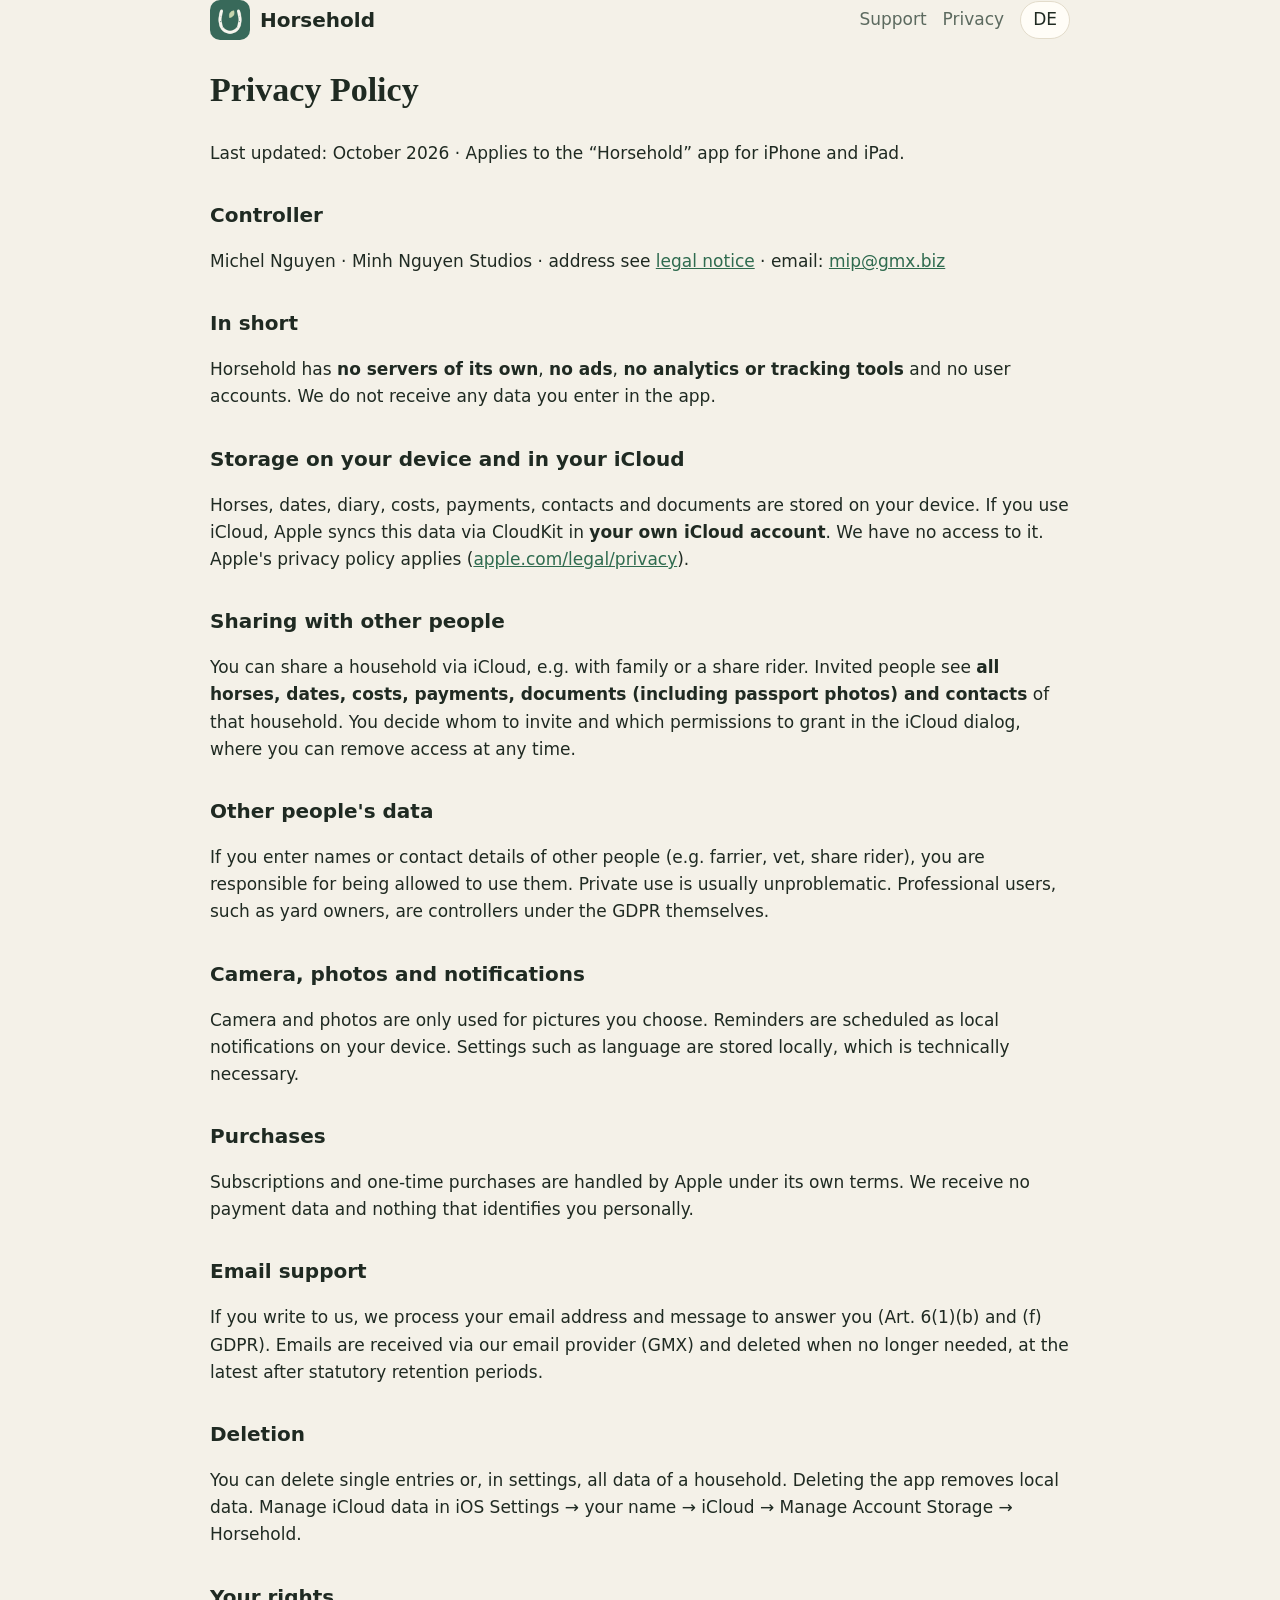
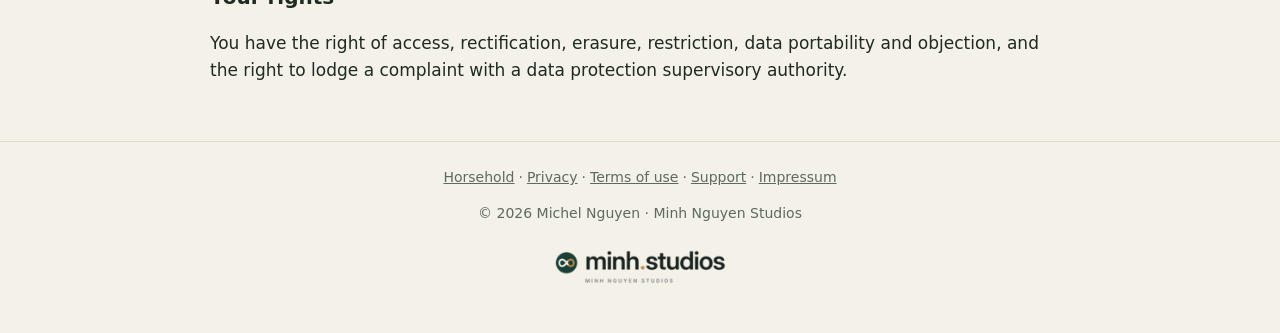
==== privacy.html @ 16065909 "Horsehold website: home, privacy, terms, support (DE/EN)" ====
<!doctype html>
<html lang="de"><head><meta charset="utf-8"><meta name="viewport" content="width=device-width,initial-scale=1">
<title>Datenschutz – Horsehold</title><meta name="description" content="Datenschutzerklärung der App Horsehold">
<link rel="icon" href="favicon.png"><link rel="apple-touch-icon" href="img/icon.png">
<link rel="stylesheet" href="style.css"><script src="lang.js"></script></head>
<body><nav class="wrap">
  <a class="brand" href="./"><img src="img/icon.png" alt="">Horsehold</a>
  <div class="links">
    <a href="support.html">Support</a>
    <a href="privacy.html"><span data-l="de">Datenschutz</span><span data-l="en">Privacy</span></a>
    <button class="lang" onclick="toggleLang()"><span data-l="de">EN</span><span data-l="en">DE</span></button>
  </div>
</nav>
<main class="wrap doc">

<div data-l="de">
<h1>Datenschutzerklärung</h1>
<p>Stand: Oktober 2026 · Gilt für die App „Horsehold“ für iPhone und iPad.</p>
<h2>Verantwortlicher</h2>
<p>Michel Nguyen · Minh Nguyen Studios · Anschrift siehe <a href="https://minh.systems/impressum/">Impressum</a> · E-Mail: <a href="mailto:mip@gmx.biz">mip@gmx.biz</a></p>
<h2>Kurz gesagt</h2>
<p>Horsehold hat <strong>keine eigenen Server</strong>, <strong>keine Werbung</strong>, <strong>keine Analyse- oder Tracking-Werkzeuge</strong> und keine Benutzerkonten. Wir erhalten keine Daten, die du in der App einträgst.</p>
<h2>Speicherung auf dem Gerät und in deinem iCloud</h2>
<p>Pferde, Termine, Tagebuch, Kosten, Zahlungen, Kontakte und Dokumente werden lokal auf deinem Gerät gespeichert. Wenn du iCloud nutzt, synchronisiert Apple diese Daten über CloudKit in <strong>deinem eigenen iCloud-Konto</strong>. Wir haben darauf keinen Zugriff. Es gelten die Datenschutzbestimmungen von Apple (<a href="https://www.apple.com/de/legal/privacy/">apple.com/legal/privacy</a>).</p>
<h2>Teilen mit anderen Personen</h2>
<p>Du kannst einen Haushalt über iCloud mit anderen Personen teilen, z. B. mit Familie oder einer Reitbeteiligung. Eingeladene sehen <strong>alle Pferde, Termine, Kosten, Zahlungen, Dokumente (auch Fotos vom Equidenpass) und Kontakte</strong> dieses Haushalts. Wen du einlädst und welche Rechte du vergibst, entscheidest du im iCloud-Dialog; dort kannst du den Zugriff jederzeit entziehen.</p>
<h2>Daten anderer Personen</h2>
<p>Wenn du Namen oder Kontaktdaten anderer Personen einträgst (z. B. Hufschmied, Tierarzt, Reitbeteiligung), bist du dafür verantwortlich, dass du diese Daten verwenden darfst. Bei rein privater Nutzung ist das in der Regel unproblematisch. Wer die App beruflich nutzt, z. B. als Stallbetreiber, ist selbst Verantwortlicher im Sinne der DSGVO.</p>
<h2>Kamera, Fotos und Mitteilungen</h2>
<p>Kamera und Fotos werden nur für Aufnahmen oder Bilder verwendet, die du selbst auswählst. Erinnerungen werden als lokale Mitteilungen auf deinem Gerät geplant. Einstellungen wie Sprache werden lokal gespeichert; das ist technisch erforderlich (§ 25 Abs. 2 TDDDG).</p>
<h2>Käufe</h2>
<p>Abos und Einmalkäufe werden über Apple abgewickelt. Apple verarbeitet dabei deine Daten nach eigenen Bestimmungen. Wir erhalten keine Zahlungsdaten und keine Angaben, die dich persönlich identifizieren.</p>
<h2>Support per E-Mail</h2>
<p>Wenn du uns schreibst, verarbeiten wir deine E-Mail-Adresse und den Inhalt deiner Nachricht, um deine Anfrage zu beantworten (Art. 6 Abs. 1 lit. b und f DSGVO). E-Mails werden über unseren E-Mail-Anbieter (GMX) empfangen und gelöscht, wenn sie nicht mehr benötigt werden, spätestens nach Ablauf gesetzlicher Aufbewahrungsfristen.</p>
<h2>Löschen</h2>
<p>Du kannst einzelne Einträge oder in den Einstellungen alle Daten eines Haushalts löschen. Beim Löschen der App werden lokale Daten entfernt. iCloud-Daten verwaltest du zusätzlich unter iOS-Einstellungen → dein Name → iCloud → Accountspeicher verwalten → Horsehold.</p>
<h2>Deine Rechte</h2>
<p>Du hast das Recht auf Auskunft, Berichtigung, Löschung, Einschränkung der Verarbeitung, Datenübertragbarkeit und Widerspruch sowie das Recht auf Beschwerde bei einer Datenschutz-Aufsichtsbehörde, z. B. beim Thüringer Landesbeauftragten für den Datenschutz und die Informationsfreiheit.</p>
</div>
<div data-l="en">
<h1>Privacy Policy</h1>
<p>Last updated: October 2026 · Applies to the “Horsehold” app for iPhone and iPad.</p>
<h2>Controller</h2>
<p>Michel Nguyen · Minh Nguyen Studios · address see <a href="https://minh.systems/impressum/">legal notice</a> · email: <a href="mailto:mip@gmx.biz">mip@gmx.biz</a></p>
<h2>In short</h2>
<p>Horsehold has <strong>no servers of its own</strong>, <strong>no ads</strong>, <strong>no analytics or tracking tools</strong> and no user accounts. We do not receive any data you enter in the app.</p>
<h2>Storage on your device and in your iCloud</h2>
<p>Horses, dates, diary, costs, payments, contacts and documents are stored on your device. If you use iCloud, Apple syncs this data via CloudKit in <strong>your own iCloud account</strong>. We have no access to it. Apple's privacy policy applies (<a href="https://www.apple.com/legal/privacy/">apple.com/legal/privacy</a>).</p>
<h2>Sharing with other people</h2>
<p>You can share a household via iCloud, e.g. with family or a share rider. Invited people see <strong>all horses, dates, costs, payments, documents (including passport photos) and contacts</strong> of that household. You decide whom to invite and which permissions to grant in the iCloud dialog, where you can remove access at any time.</p>
<h2>Other people's data</h2>
<p>If you enter names or contact details of other people (e.g. farrier, vet, share rider), you are responsible for being allowed to use them. Private use is usually unproblematic. Professional users, such as yard owners, are controllers under the GDPR themselves.</p>
<h2>Camera, photos and notifications</h2>
<p>Camera and photos are only used for pictures you choose. Reminders are scheduled as local notifications on your device. Settings such as language are stored locally, which is technically necessary.</p>
<h2>Purchases</h2>
<p>Subscriptions and one-time purchases are handled by Apple under its own terms. We receive no payment data and nothing that identifies you personally.</p>
<h2>Email support</h2>
<p>If you write to us, we process your email address and message to answer you (Art. 6(1)(b) and (f) GDPR). Emails are received via our email provider (GMX) and deleted when no longer needed, at the latest after statutory retention periods.</p>
<h2>Deletion</h2>
<p>You can delete single entries or, in settings, all data of a household. Deleting the app removes local data. Manage iCloud data in iOS Settings → your name → iCloud → Manage Account Storage → Horsehold.</p>
<h2>Your rights</h2>
<p>You have the right of access, rectification, erasure, restriction, data portability and objection, and the right to lodge a complaint with a data protection supervisory authority.</p>
</div>

</main>
<footer>
  <a href="./">Horsehold</a>·<a href="privacy.html"><span data-l="de">Datenschutz</span><span data-l="en">Privacy</span></a>·<a href="terms.html"><span data-l="de">Nutzungshinweise</span><span data-l="en">Terms of use</span></a>·<a href="support.html">Support</a>·<a href="https://minh.systems/impressum/">Impressum</a>
  <p>© 2026 Michel Nguyen · Minh Nguyen Studios</p>
  <a class="studio" href="https://minh.systems/"><img src="img/minh_studios.png" alt="Minh Nguyen Studios"></a>
</footer>
</body></html>
---- style.css ----
:root{--sand:#f4f1e8;--card:#fffdf7;--ink:#1f2a22;--muted:#5c6a5f;--fern:#2f6b4f;--forest:#1e4a36;--line:#e3dccb}
@media (prefers-color-scheme:dark){:root{--sand:#141a16;--card:#1c241f;--ink:#eef2ec;--muted:#a9b5ac;--fern:#7cc49d;--forest:#9fd9b8;--line:#2c3830}}
*{box-sizing:border-box}html[lang=de] [data-l=en],html[lang=en] [data-l=de]{display:none}
body{margin:0;background:var(--sand);color:var(--ink);font:17px/1.6 -apple-system,BlinkMacSystemFont,"Segoe UI",system-ui,sans-serif}
.wrap{max-width:900px;margin:0 auto;padding:0 20px}
nav{display:flex;justify-content:space-between;align-items:center;padding-top:20px;padding-bottom:20px;gap:12px;flex-wrap:wrap}
.brand{display:flex;align-items:center;gap:10px;font-weight:700;font-size:20px;color:var(--ink);text-decoration:none}
.brand img{width:40px;height:40px;border-radius:10px}
.links{display:flex;gap:16px;align-items:center;flex-wrap:wrap}.links a{color:var(--muted);text-decoration:none}
.lang{border:1px solid var(--line);background:var(--card);color:var(--ink);border-radius:999px;padding:4px 12px;cursor:pointer;font:inherit}
.hero{padding:48px 0 24px}.hero h1{font-family:Georgia,"Times New Roman",serif;font-size:clamp(34px,6vw,54px);line-height:1.1;margin:0 0 16px}
.hero p{font-size:20px;color:var(--muted);max-width:640px}
.eyebrow{letter-spacing:.18em;font-size:13px;font-weight:700;color:var(--fern);text-transform:uppercase}
.grid{display:grid;grid-template-columns:repeat(auto-fit,minmax(240px,1fr));gap:16px;margin:24px 0 40px}
.card{background:var(--card);border:1px solid var(--line);border-radius:18px;padding:20px}.card h3{margin:0 0 6px;font-size:18px}.card p{margin:0;color:var(--muted)}
.note{background:var(--card);border-left:4px solid var(--fern);padding:14px 18px;border-radius:8px;color:var(--muted)}
.doc h1{font-family:Georgia,serif}.doc h2{margin-top:32px;font-size:20px}.doc{padding-bottom:40px}
a{color:var(--fern)}
footer{border-top:1px solid var(--line);padding:24px 20px 40px;color:var(--muted);font-size:14px;text-align:center}
footer a{color:inherit;margin:0 4px}.studio img{height:40px;width:auto;margin-top:8px}
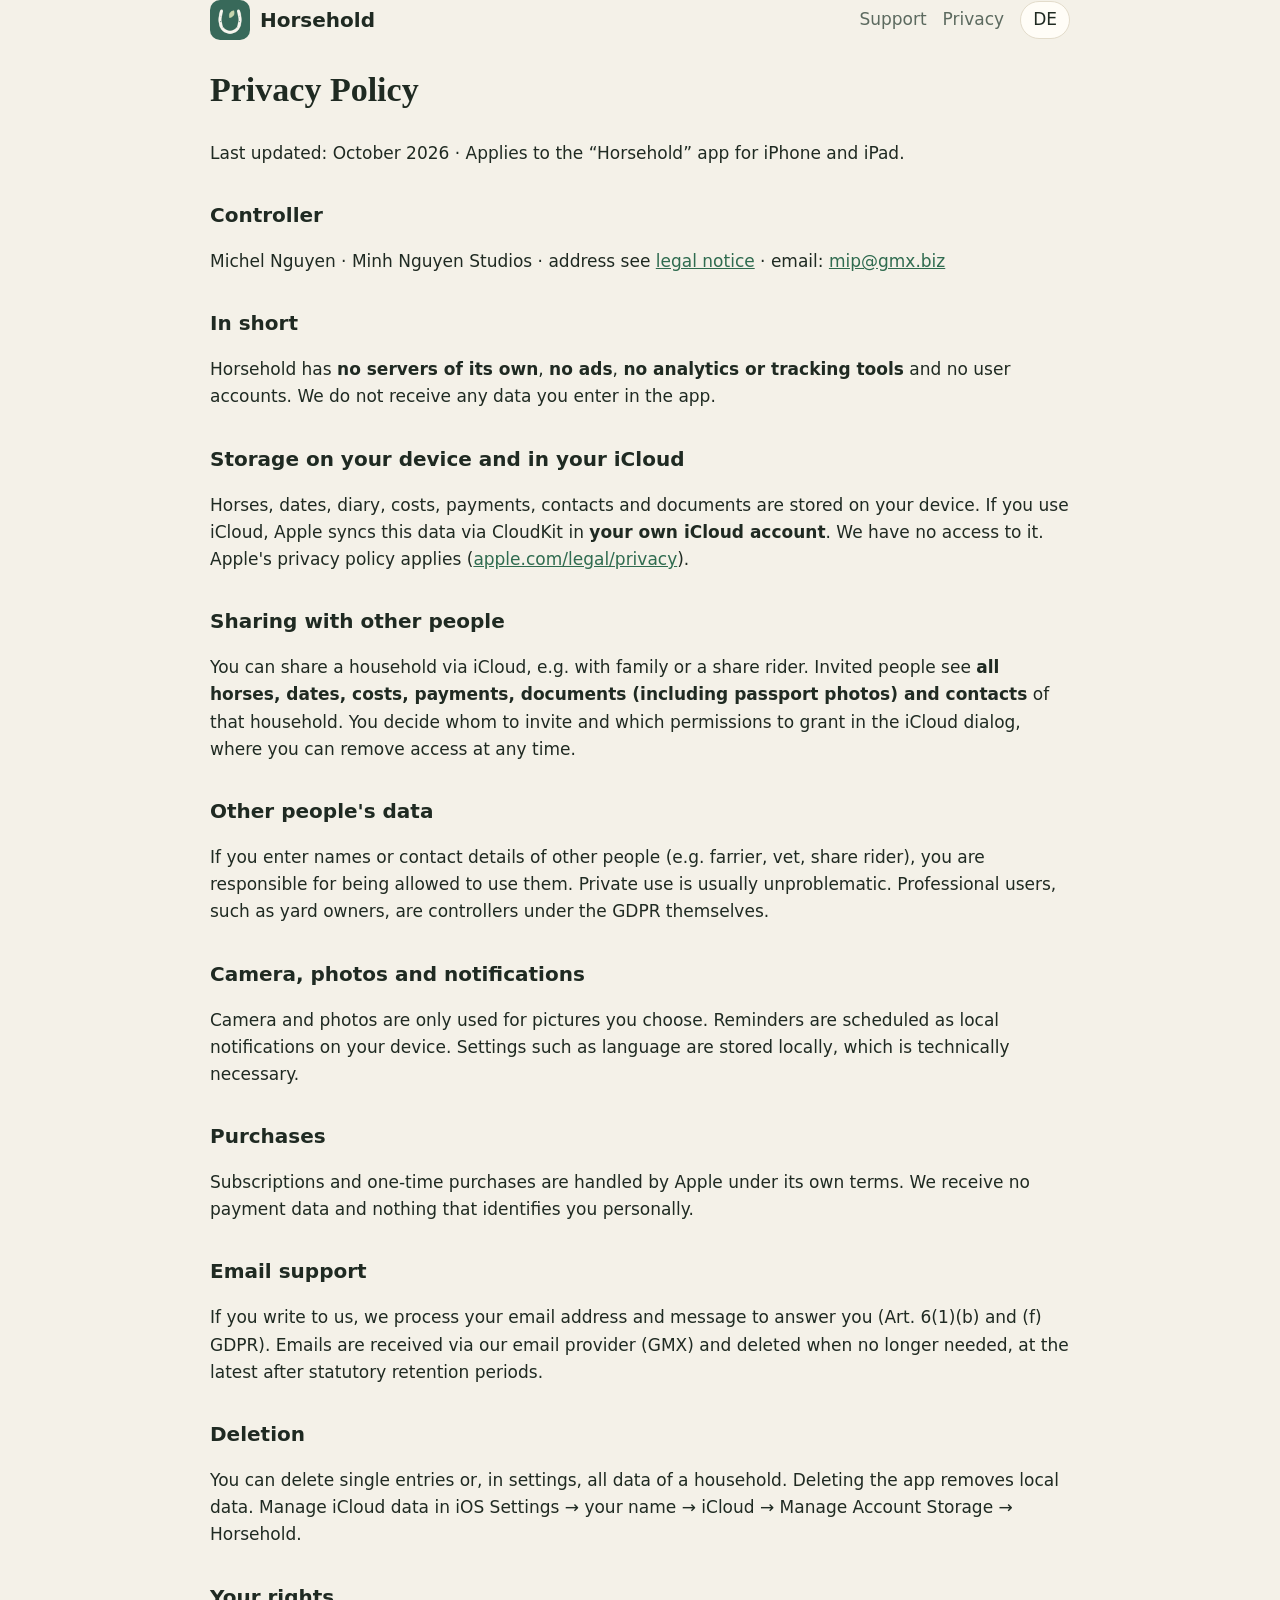
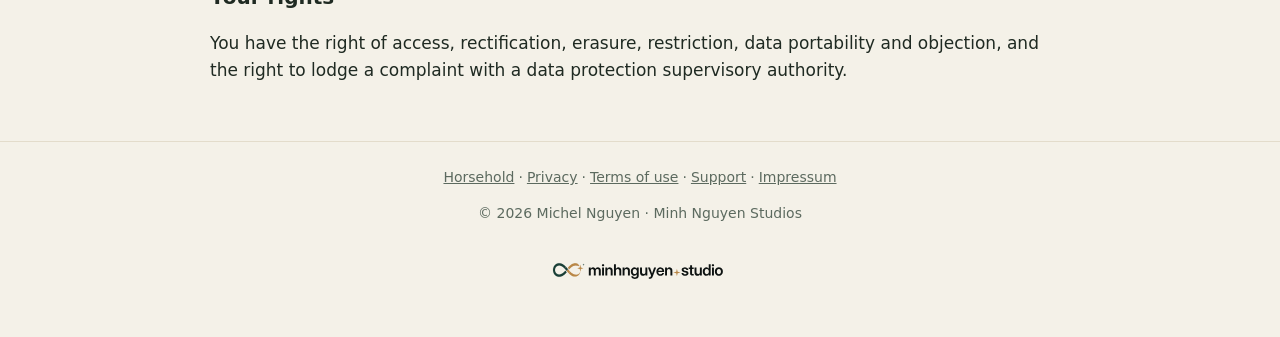
==== commit 8e3f4c94: "Use new Minh Nguyen Studios wordmark" ====
--- a/privacy.html
+++ b/privacy.html
@@ -66,6 +66,6 @@
 <footer>
   <a href="./">Horsehold</a>·<a href="privacy.html"><span data-l="de">Datenschutz</span><span data-l="en">Privacy</span></a>·<a href="terms.html"><span data-l="de">Nutzungshinweise</span><span data-l="en">Terms of use</span></a>·<a href="support.html">Support</a>·<a href="https://minh.systems/impressum/">Impressum</a>
   <p>© 2026 Michel Nguyen · Minh Nguyen Studios</p>
-  <a class="studio" href="https://minh.systems/"><img src="img/minh_studios.png" alt="Minh Nguyen Studios"></a>
+  <a class="studio" href="https://minh.systems/" aria-label="Minh Nguyen Studios"><picture><source srcset="img/wortmarke_auf-dunkel.svg" media="(prefers-color-scheme: dark)"><img src="img/wortmarke_auf-hell.svg" alt="Minh Nguyen Studios" width="180"></picture></a>
 </footer>
 </body></html>
--- a/style.css
+++ b/style.css
@@ -17,4 +17,4 @@
 .doc h1{font-family:Georgia,serif}.doc h2{margin-top:32px;font-size:20px}.doc{padding-bottom:40px}
 a{color:var(--fern)}
 footer{border-top:1px solid var(--line);padding:24px 20px 40px;color:var(--muted);font-size:14px;text-align:center}
-footer a{color:inherit;margin:0 4px}.studio img{height:40px;width:auto;margin-top:8px}
+footer a{color:inherit;margin:0 4px}.studio img{width:180px;height:auto;margin-top:10px}
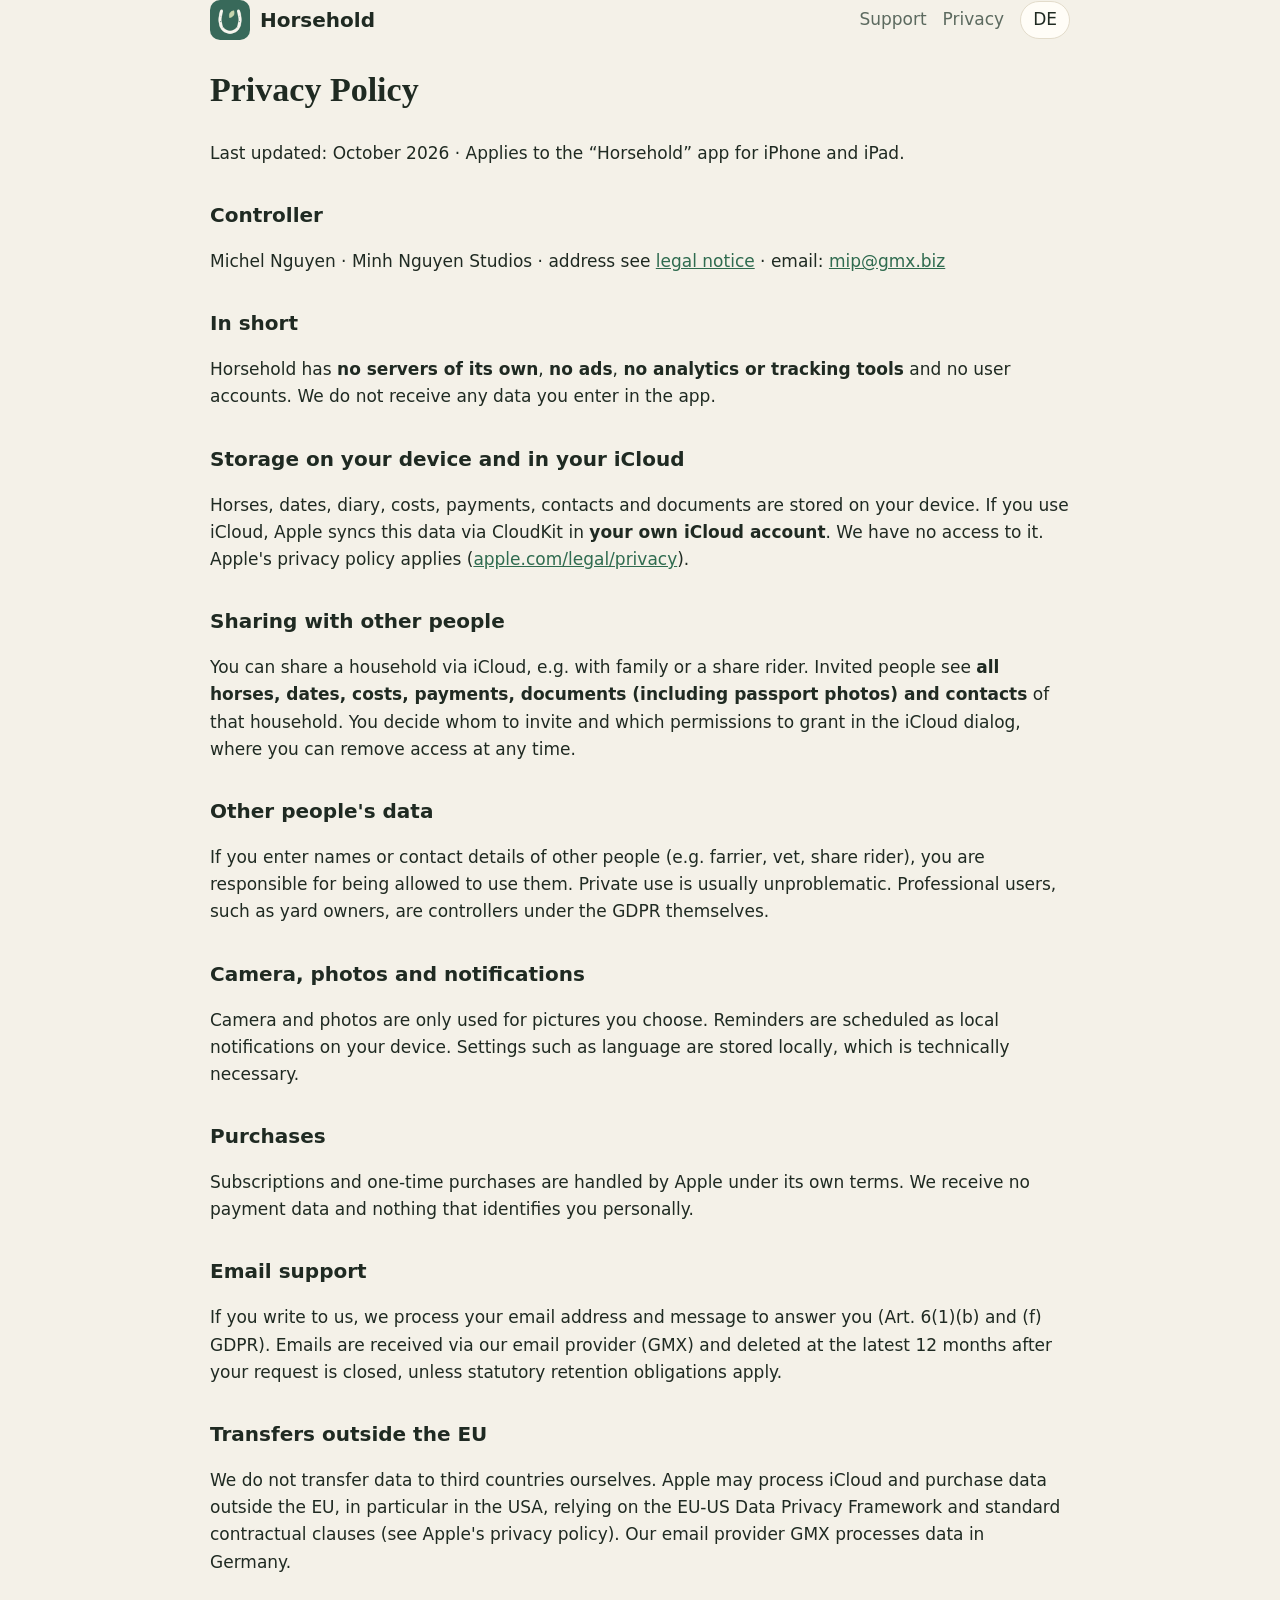
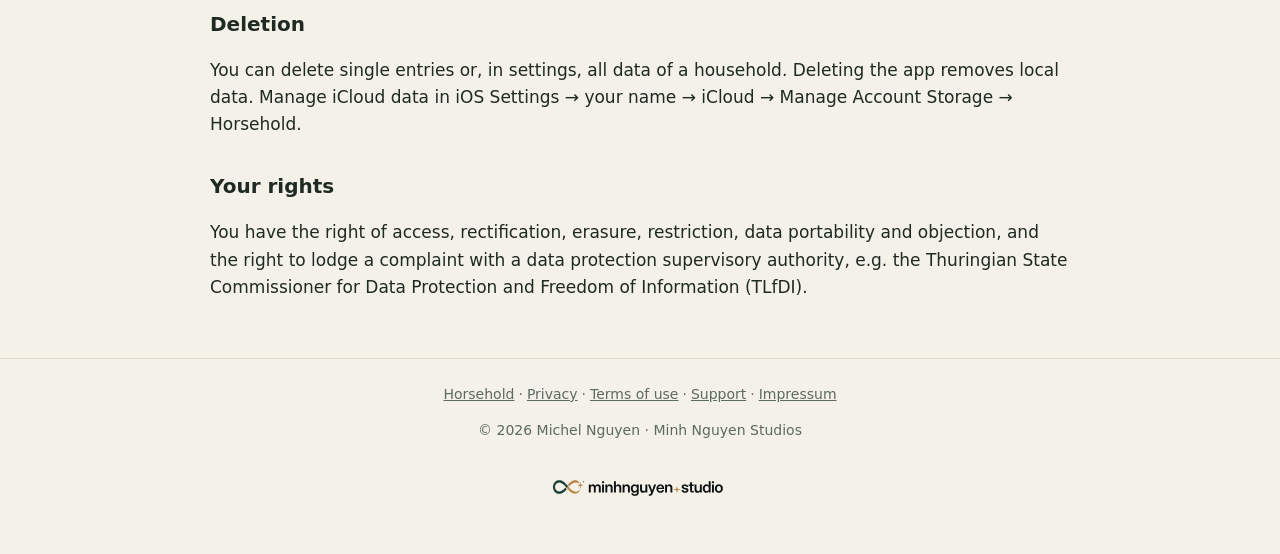
==== commit a31fe747: "Website: wording, EU transfers, retention, supervisory authority" ====
--- a/privacy.html
+++ b/privacy.html
@@ -31,7 +31,9 @@
 <h2>Käufe</h2>
 <p>Abos und Einmalkäufe werden über Apple abgewickelt. Apple verarbeitet dabei deine Daten nach eigenen Bestimmungen. Wir erhalten keine Zahlungsdaten und keine Angaben, die dich persönlich identifizieren.</p>
 <h2>Support per E-Mail</h2>
-<p>Wenn du uns schreibst, verarbeiten wir deine E-Mail-Adresse und den Inhalt deiner Nachricht, um deine Anfrage zu beantworten (Art. 6 Abs. 1 lit. b und f DSGVO). E-Mails werden über unseren E-Mail-Anbieter (GMX) empfangen und gelöscht, wenn sie nicht mehr benötigt werden, spätestens nach Ablauf gesetzlicher Aufbewahrungsfristen.</p>
+<p>Wenn du uns schreibst, verarbeiten wir deine E-Mail-Adresse und den Inhalt deiner Nachricht, um deine Anfrage zu beantworten (Art. 6 Abs. 1 lit. b und f DSGVO). E-Mails werden über unseren E-Mail-Anbieter (GMX) empfangen und spätestens 12 Monate nach Abschluss der Anfrage gelöscht, sofern keine gesetzlichen Aufbewahrungspflichten entgegenstehen.</p>
+<h2>Übermittlung außerhalb der EU</h2>
+<p>Wir selbst übermitteln keine Daten in Drittländer. Apple kann iCloud- und Kaufdaten auch außerhalb der EU verarbeiten, insbesondere in den USA; Apple stützt sich dabei auf das EU-US Data Privacy Framework und Standardvertragsklauseln (siehe Apples Datenschutzrichtlinie). Unser E-Mail-Anbieter GMX verarbeitet Daten in Deutschland.</p>
 <h2>Löschen</h2>
 <p>Du kannst einzelne Einträge oder in den Einstellungen alle Daten eines Haushalts löschen. Beim Löschen der App werden lokale Daten entfernt. iCloud-Daten verwaltest du zusätzlich unter iOS-Einstellungen → dein Name → iCloud → Accountspeicher verwalten → Horsehold.</p>
 <h2>Deine Rechte</h2>
@@ -55,11 +57,13 @@
 <h2>Purchases</h2>
 <p>Subscriptions and one-time purchases are handled by Apple under its own terms. We receive no payment data and nothing that identifies you personally.</p>
 <h2>Email support</h2>
-<p>If you write to us, we process your email address and message to answer you (Art. 6(1)(b) and (f) GDPR). Emails are received via our email provider (GMX) and deleted when no longer needed, at the latest after statutory retention periods.</p>
+<p>If you write to us, we process your email address and message to answer you (Art. 6(1)(b) and (f) GDPR). Emails are received via our email provider (GMX) and deleted at the latest 12 months after your request is closed, unless statutory retention obligations apply.</p>
+<h2>Transfers outside the EU</h2>
+<p>We do not transfer data to third countries ourselves. Apple may process iCloud and purchase data outside the EU, in particular in the USA, relying on the EU-US Data Privacy Framework and standard contractual clauses (see Apple's privacy policy). Our email provider GMX processes data in Germany.</p>
 <h2>Deletion</h2>
 <p>You can delete single entries or, in settings, all data of a household. Deleting the app removes local data. Manage iCloud data in iOS Settings → your name → iCloud → Manage Account Storage → Horsehold.</p>
 <h2>Your rights</h2>
-<p>You have the right of access, rectification, erasure, restriction, data portability and objection, and the right to lodge a complaint with a data protection supervisory authority.</p>
+<p>You have the right of access, rectification, erasure, restriction, data portability and objection, and the right to lodge a complaint with a data protection supervisory authority, e.g. the Thuringian State Commissioner for Data Protection and Freedom of Information (TLfDI).</p>
 </div>
 
 </main>
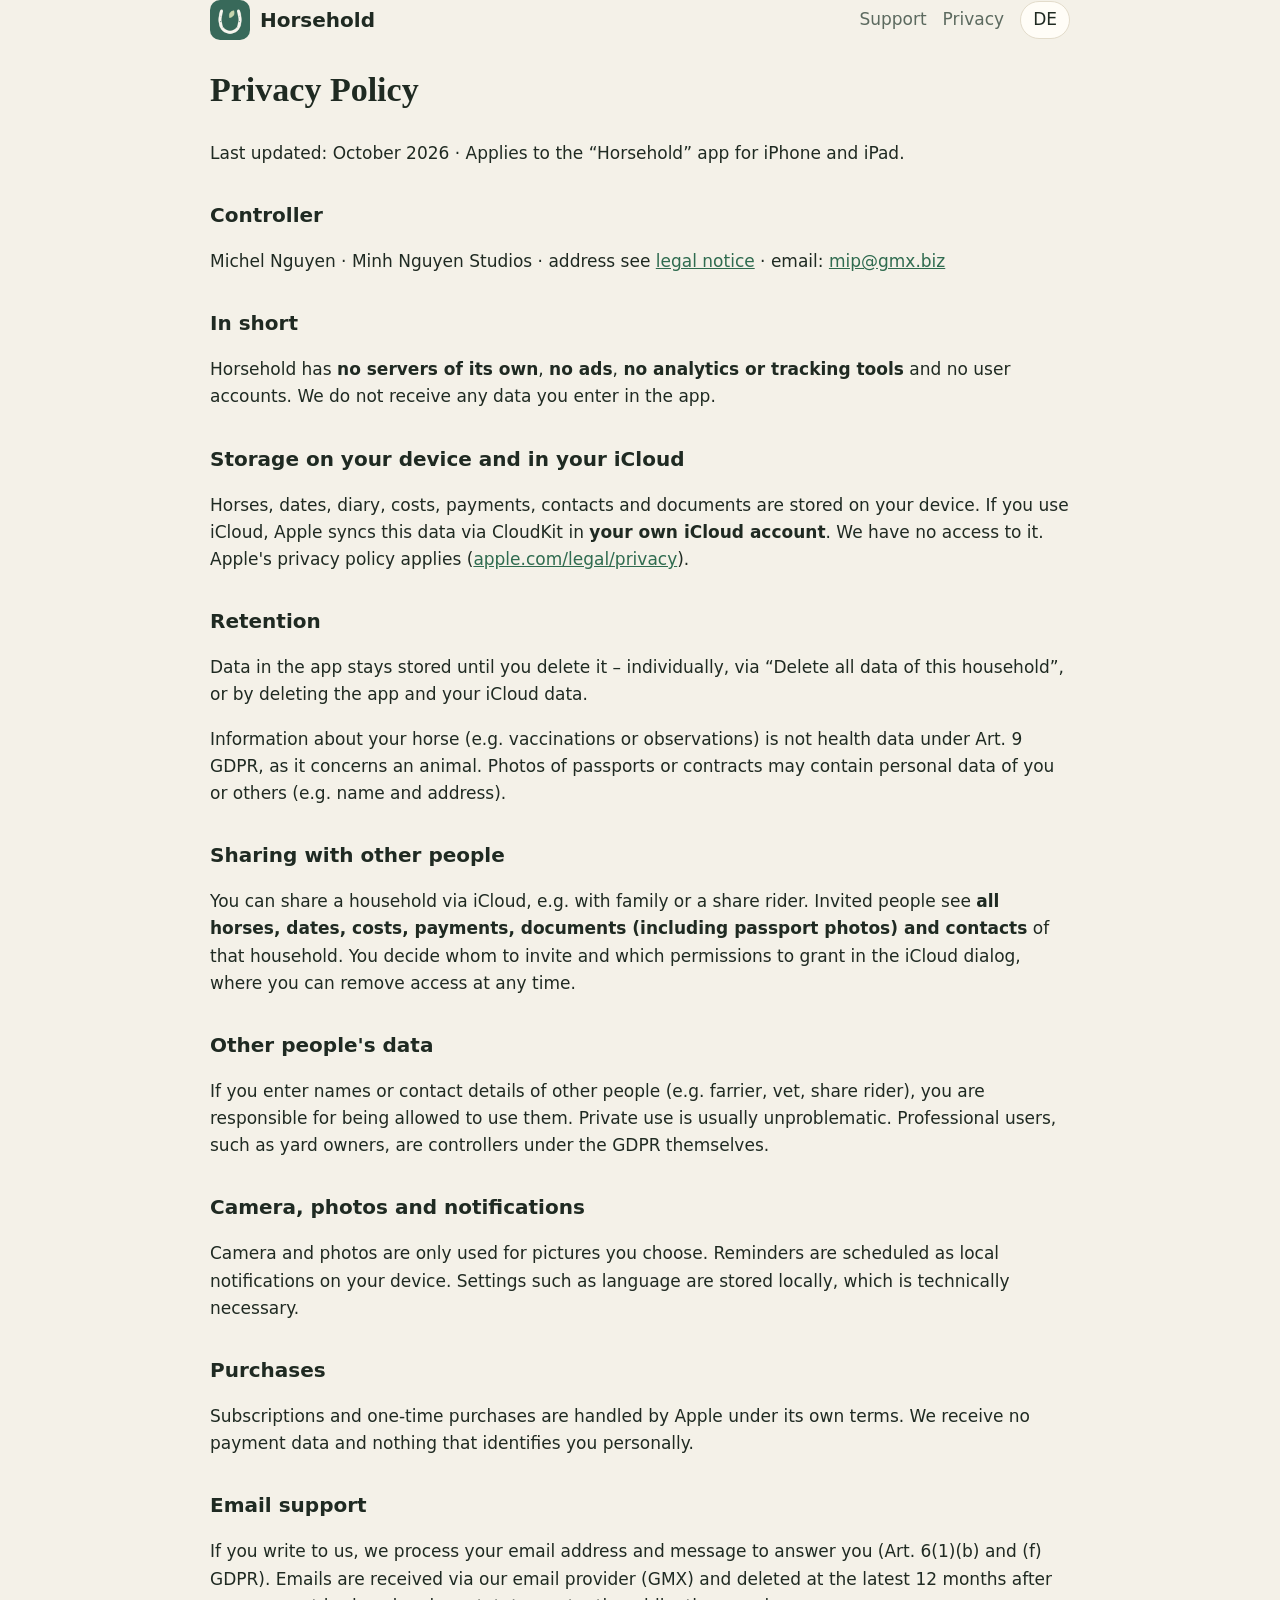
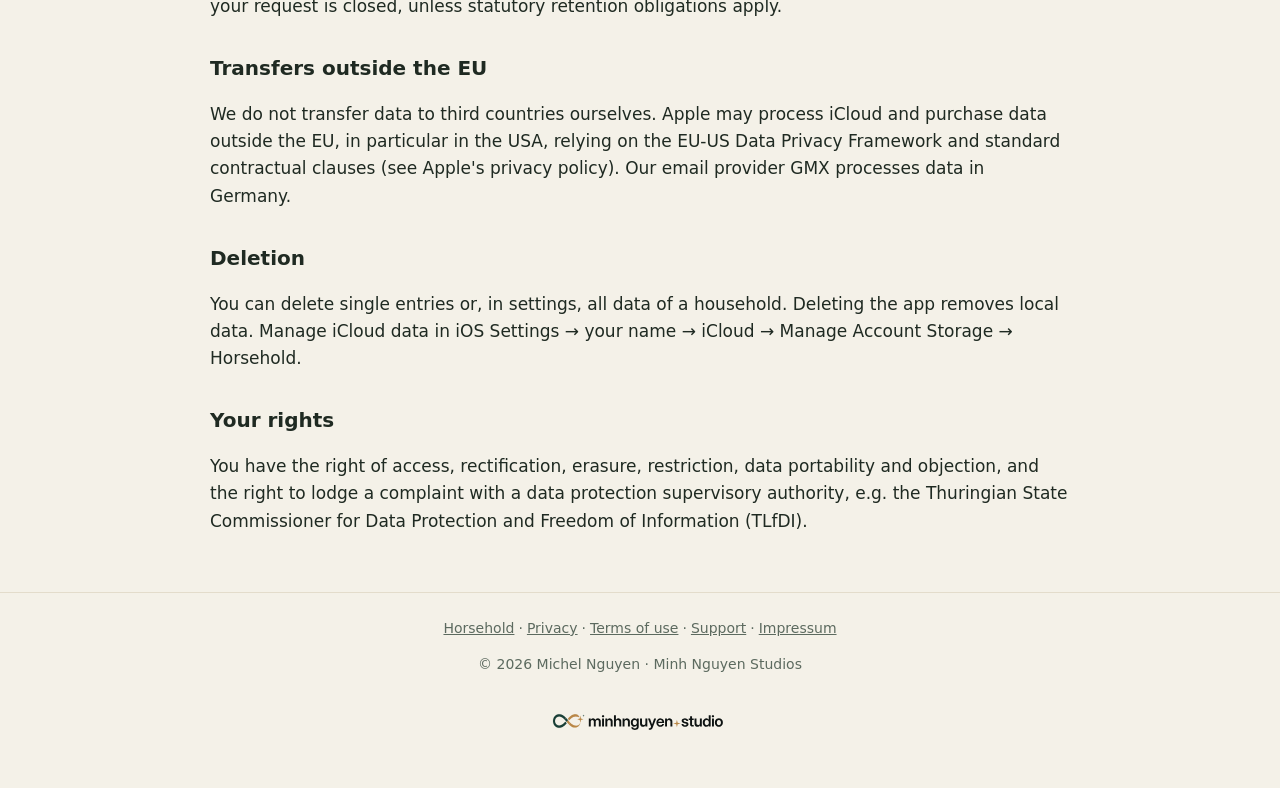
==== commit c3e38a22: "Website: wording, retention, Art. 9 note, separate household tip" ====
--- a/privacy.html
+++ b/privacy.html
@@ -22,6 +22,9 @@
 <p>Horsehold hat <strong>keine eigenen Server</strong>, <strong>keine Werbung</strong>, <strong>keine Analyse- oder Tracking-Werkzeuge</strong> und keine Benutzerkonten. Wir erhalten keine Daten, die du in der App einträgst.</p>
 <h2>Speicherung auf dem Gerät und in deinem iCloud</h2>
 <p>Pferde, Termine, Tagebuch, Kosten, Zahlungen, Kontakte und Dokumente werden lokal auf deinem Gerät gespeichert. Wenn du iCloud nutzt, synchronisiert Apple diese Daten über CloudKit in <strong>deinem eigenen iCloud-Konto</strong>. Wir haben darauf keinen Zugriff. Es gelten die Datenschutzbestimmungen von Apple (<a href="https://www.apple.com/de/legal/privacy/">apple.com/legal/privacy</a>).</p>
+<h2>Speicherdauer</h2>
+<p>Daten in der App bleiben gespeichert, bis du sie löschst – einzeln, über „Alle Daten dieses Haushalts löschen“ oder durch Löschen der App und deiner iCloud-Daten.</p>
+<p>Angaben über dein Pferd (z. B. Impfungen oder Auffälligkeiten) sind keine Gesundheitsdaten im Sinne von Art. 9 DSGVO, da sie ein Tier betreffen. Fotos von Equidenpass oder Verträgen können aber personenbezogene Daten von dir oder Dritten enthalten (z. B. Name und Anschrift).</p>
 <h2>Teilen mit anderen Personen</h2>
 <p>Du kannst einen Haushalt über iCloud mit anderen Personen teilen, z. B. mit Familie oder einer Reitbeteiligung. Eingeladene sehen <strong>alle Pferde, Termine, Kosten, Zahlungen, Dokumente (auch Fotos vom Equidenpass) und Kontakte</strong> dieses Haushalts. Wen du einlädst und welche Rechte du vergibst, entscheidest du im iCloud-Dialog; dort kannst du den Zugriff jederzeit entziehen.</p>
 <h2>Daten anderer Personen</h2>
@@ -48,6 +51,9 @@
 <p>Horsehold has <strong>no servers of its own</strong>, <strong>no ads</strong>, <strong>no analytics or tracking tools</strong> and no user accounts. We do not receive any data you enter in the app.</p>
 <h2>Storage on your device and in your iCloud</h2>
 <p>Horses, dates, diary, costs, payments, contacts and documents are stored on your device. If you use iCloud, Apple syncs this data via CloudKit in <strong>your own iCloud account</strong>. We have no access to it. Apple's privacy policy applies (<a href="https://www.apple.com/legal/privacy/">apple.com/legal/privacy</a>).</p>
+<h2>Retention</h2>
+<p>Data in the app stays stored until you delete it – individually, via “Delete all data of this household”, or by deleting the app and your iCloud data.</p>
+<p>Information about your horse (e.g. vaccinations or observations) is not health data under Art. 9 GDPR, as it concerns an animal. Photos of passports or contracts may contain personal data of you or others (e.g. name and address).</p>
 <h2>Sharing with other people</h2>
 <p>You can share a household via iCloud, e.g. with family or a share rider. Invited people see <strong>all horses, dates, costs, payments, documents (including passport photos) and contacts</strong> of that household. You decide whom to invite and which permissions to grant in the iCloud dialog, where you can remove access at any time.</p>
 <h2>Other people's data</h2>
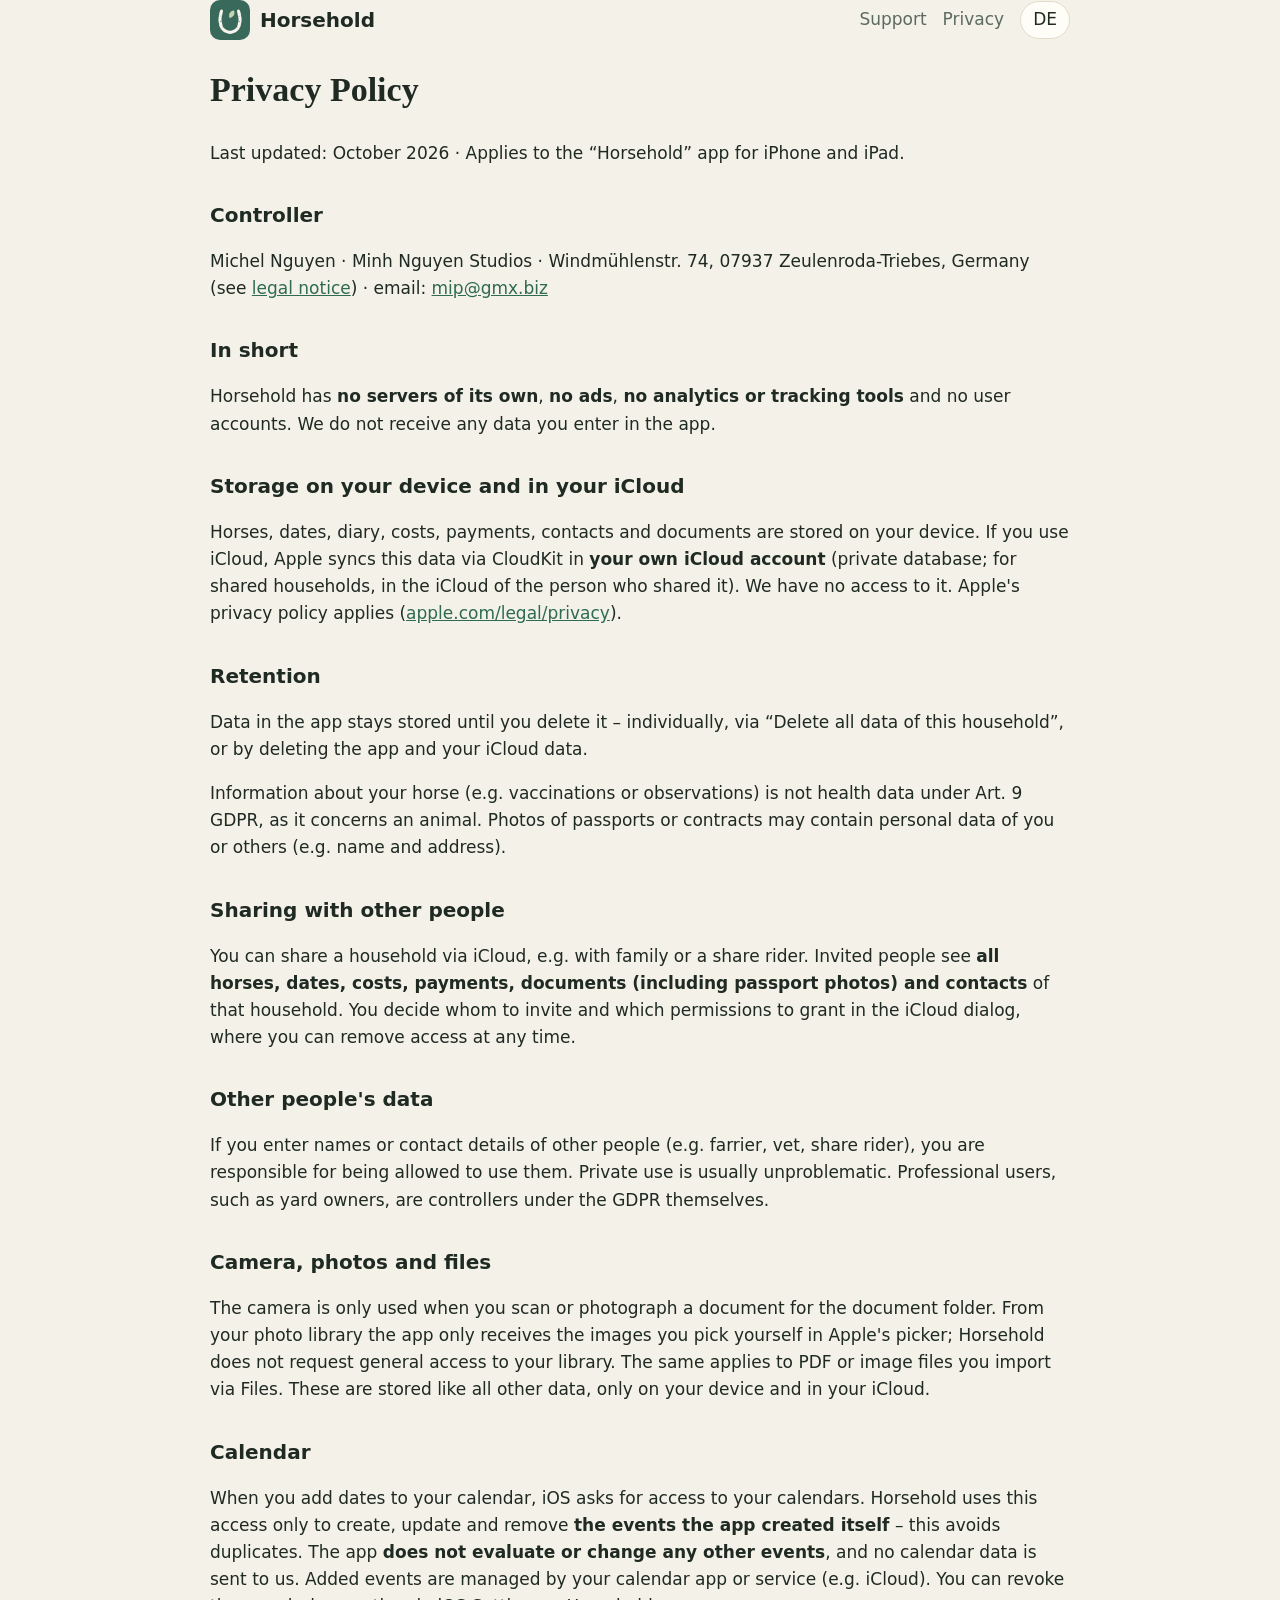
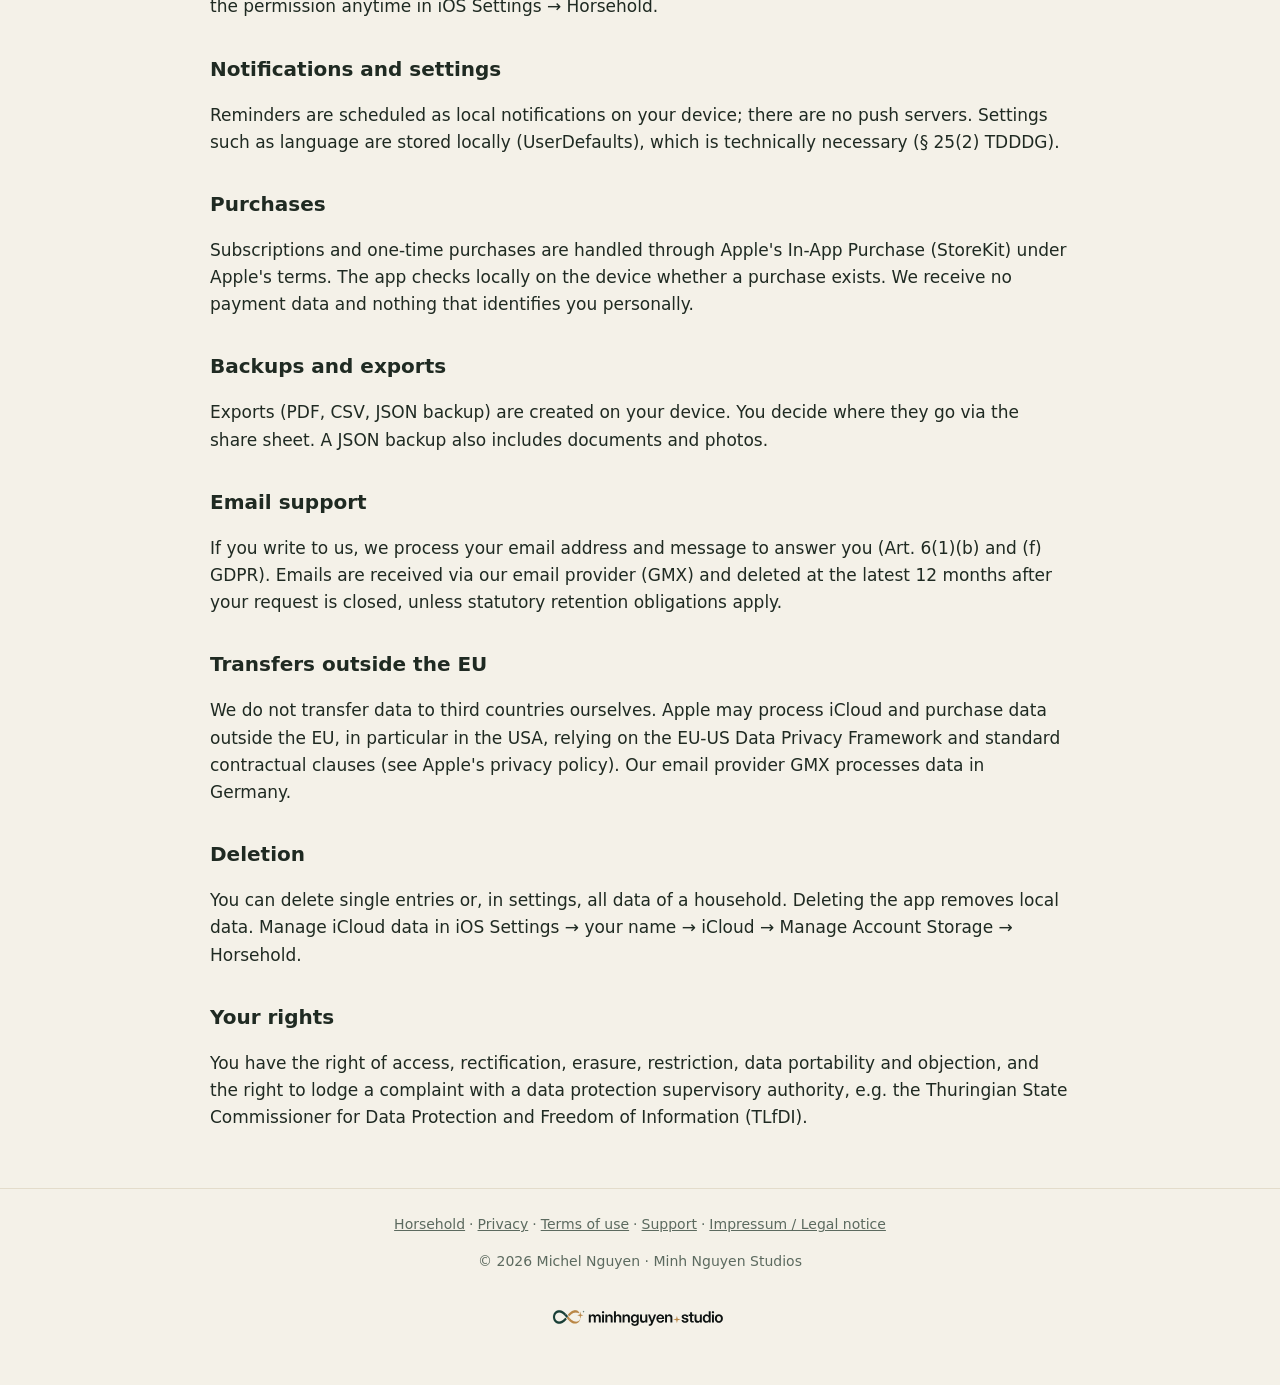
==== commit 95f49045: "Complete Horsehold site: current features, pricing, expanded support FAQ, calendar/camera/StoreKit p" ====
--- a/privacy.html
+++ b/privacy.html
@@ -17,11 +17,11 @@
 <h1>Datenschutzerklärung</h1>
 <p>Stand: Oktober 2026 · Gilt für die App „Horsehold“ für iPhone und iPad.</p>
 <h2>Verantwortlicher</h2>
-<p>Michel Nguyen · Minh Nguyen Studios · Anschrift siehe <a href="https://minh.systems/impressum/">Impressum</a> · E-Mail: <a href="mailto:mip@gmx.biz">mip@gmx.biz</a></p>
+<p>Michel Nguyen · Minh Nguyen Studios · Windmühlenstr. 74, 07937 Zeulenroda-Triebes, Deutschland (siehe <a href="https://minh.systems/impressum/">Impressum</a>) · E-Mail: <a href="mailto:mip@gmx.biz">mip@gmx.biz</a></p>
 <h2>Kurz gesagt</h2>
 <p>Horsehold hat <strong>keine eigenen Server</strong>, <strong>keine Werbung</strong>, <strong>keine Analyse- oder Tracking-Werkzeuge</strong> und keine Benutzerkonten. Wir erhalten keine Daten, die du in der App einträgst.</p>
 <h2>Speicherung auf dem Gerät und in deinem iCloud</h2>
-<p>Pferde, Termine, Tagebuch, Kosten, Zahlungen, Kontakte und Dokumente werden lokal auf deinem Gerät gespeichert. Wenn du iCloud nutzt, synchronisiert Apple diese Daten über CloudKit in <strong>deinem eigenen iCloud-Konto</strong>. Wir haben darauf keinen Zugriff. Es gelten die Datenschutzbestimmungen von Apple (<a href="https://www.apple.com/de/legal/privacy/">apple.com/legal/privacy</a>).</p>
+<p>Pferde, Termine, Tagebuch, Kosten, Zahlungen, Kontakte und Dokumente werden lokal auf deinem Gerät gespeichert. Wenn du iCloud nutzt, synchronisiert Apple diese Daten über CloudKit in <strong>deinem eigenen iCloud-Konto</strong> (private Datenbank; bei geteilten Haushalten in der iCloud des Einladenden). Wir haben darauf keinen Zugriff. Es gelten die Datenschutzbestimmungen von Apple (<a href="https://www.apple.com/de/legal/privacy/">apple.com/legal/privacy</a>).</p>
 <h2>Speicherdauer</h2>
 <p>Daten in der App bleiben gespeichert, bis du sie löschst – einzeln, über „Alle Daten dieses Haushalts löschen“ oder durch Löschen der App und deiner iCloud-Daten.</p>
 <p>Angaben über dein Pferd (z. B. Impfungen oder Auffälligkeiten) sind keine Gesundheitsdaten im Sinne von Art. 9 DSGVO, da sie ein Tier betreffen. Fotos von Equidenpass oder Verträgen können aber personenbezogene Daten von dir oder Dritten enthalten (z. B. Name und Anschrift).</p>
@@ -29,10 +29,16 @@
 <p>Du kannst einen Haushalt über iCloud mit anderen Personen teilen, z. B. mit Familie oder einer Reitbeteiligung. Eingeladene sehen <strong>alle Pferde, Termine, Kosten, Zahlungen, Dokumente (auch Fotos vom Equidenpass) und Kontakte</strong> dieses Haushalts. Wen du einlädst und welche Rechte du vergibst, entscheidest du im iCloud-Dialog; dort kannst du den Zugriff jederzeit entziehen.</p>
 <h2>Daten anderer Personen</h2>
 <p>Wenn du Namen oder Kontaktdaten anderer Personen einträgst (z. B. Hufschmied, Tierarzt, Reitbeteiligung), bist du dafür verantwortlich, dass du diese Daten verwenden darfst. Bei rein privater Nutzung ist das in der Regel unproblematisch. Wer die App beruflich nutzt, z. B. als Stallbetreiber, ist selbst Verantwortlicher im Sinne der DSGVO.</p>
-<h2>Kamera, Fotos und Mitteilungen</h2>
-<p>Kamera und Fotos werden nur für Aufnahmen oder Bilder verwendet, die du selbst auswählst. Erinnerungen werden als lokale Mitteilungen auf deinem Gerät geplant. Einstellungen wie Sprache werden lokal gespeichert; das ist technisch erforderlich (§ 25 Abs. 2 TDDDG).</p>
+<h2>Kamera, Fotos und Dateien</h2>
+<p>Die Kamera wird nur verwendet, wenn du ein Dokument für die Dokumentenmappe scannst oder fotografierst. Aus deiner Fotomediathek erhält die App nur die Bilder, die du in Apples Auswahl selbst auswählst; einen allgemeinen Zugriff auf deine Mediathek fordert Horsehold nicht an. Dasselbe gilt für PDF- oder Bilddateien, die du über „Dateien“ importierst. Die Aufnahmen werden wie alle anderen Daten nur auf deinem Gerät und in deinem iCloud gespeichert.</p>
+<h2>Kalender</h2>
+<p>Wenn du Termine in deinen Kalender einträgst, fragt iOS nach Zugriff auf deine Kalender. Horsehold nutzt diesen Zugriff ausschließlich, um <strong>die eigenen, von der App angelegten Einträge</strong> anzulegen, zu aktualisieren und zu entfernen – so entstehen keine Doppelungen. Andere Termine werden von der App <strong>weder ausgewertet noch verändert</strong>, und Kalenderdaten werden nicht an uns übermittelt. Eingetragene Termine werden von deiner Kalender-App bzw. deinem Kalenderdienst (z. B. iCloud) verwaltet. Die Berechtigung kannst du jederzeit unter iOS-Einstellungen → Horsehold widerrufen.</p>
+<h2>Mitteilungen und Einstellungen</h2>
+<p>Erinnerungen werden als lokale Mitteilungen auf deinem Gerät geplant; es gibt keine Push-Server. Einstellungen wie Sprache werden lokal gespeichert (UserDefaults); das ist technisch erforderlich (§ 25 Abs. 2 TDDDG).</p>
 <h2>Käufe</h2>
-<p>Abos und Einmalkäufe werden über Apple abgewickelt. Apple verarbeitet dabei deine Daten nach eigenen Bestimmungen. Wir erhalten keine Zahlungsdaten und keine Angaben, die dich persönlich identifizieren.</p>
+<p>Abos und Einmalkäufe werden über Apples In-App-Kauf (StoreKit) abgewickelt. Die App prüft lokal auf dem Gerät, ob ein Kauf besteht. Apple verarbeitet dabei deine Daten nach eigenen Bestimmungen. Wir erhalten keine Zahlungsdaten und keine Angaben, die dich persönlich identifizieren.</p>
+<h2>Backups und Exporte</h2>
+<p>Exporte (PDF, CSV, JSON-Backup) erstellt die App auf deinem Gerät. Wohin du sie weitergibst, entscheidest du über das Teilen-Menü. Ein JSON-Backup enthält auch Dokumente und Fotos.</p>
 <h2>Support per E-Mail</h2>
 <p>Wenn du uns schreibst, verarbeiten wir deine E-Mail-Adresse und den Inhalt deiner Nachricht, um deine Anfrage zu beantworten (Art. 6 Abs. 1 lit. b und f DSGVO). E-Mails werden über unseren E-Mail-Anbieter (GMX) empfangen und spätestens 12 Monate nach Abschluss der Anfrage gelöscht, sofern keine gesetzlichen Aufbewahrungspflichten entgegenstehen.</p>
 <h2>Übermittlung außerhalb der EU</h2>
@@ -46,11 +52,11 @@
 <h1>Privacy Policy</h1>
 <p>Last updated: October 2026 · Applies to the “Horsehold” app for iPhone and iPad.</p>
 <h2>Controller</h2>
-<p>Michel Nguyen · Minh Nguyen Studios · address see <a href="https://minh.systems/impressum/">legal notice</a> · email: <a href="mailto:mip@gmx.biz">mip@gmx.biz</a></p>
+<p>Michel Nguyen · Minh Nguyen Studios · Windmühlenstr. 74, 07937 Zeulenroda-Triebes, Germany (see <a href="https://minh.systems/impressum/">legal notice</a>) · email: <a href="mailto:mip@gmx.biz">mip@gmx.biz</a></p>
 <h2>In short</h2>
 <p>Horsehold has <strong>no servers of its own</strong>, <strong>no ads</strong>, <strong>no analytics or tracking tools</strong> and no user accounts. We do not receive any data you enter in the app.</p>
 <h2>Storage on your device and in your iCloud</h2>
-<p>Horses, dates, diary, costs, payments, contacts and documents are stored on your device. If you use iCloud, Apple syncs this data via CloudKit in <strong>your own iCloud account</strong>. We have no access to it. Apple's privacy policy applies (<a href="https://www.apple.com/legal/privacy/">apple.com/legal/privacy</a>).</p>
+<p>Horses, dates, diary, costs, payments, contacts and documents are stored on your device. If you use iCloud, Apple syncs this data via CloudKit in <strong>your own iCloud account</strong> (private database; for shared households, in the iCloud of the person who shared it). We have no access to it. Apple's privacy policy applies (<a href="https://www.apple.com/legal/privacy/">apple.com/legal/privacy</a>).</p>
 <h2>Retention</h2>
 <p>Data in the app stays stored until you delete it – individually, via “Delete all data of this household”, or by deleting the app and your iCloud data.</p>
 <p>Information about your horse (e.g. vaccinations or observations) is not health data under Art. 9 GDPR, as it concerns an animal. Photos of passports or contracts may contain personal data of you or others (e.g. name and address).</p>
@@ -58,10 +64,16 @@
 <p>You can share a household via iCloud, e.g. with family or a share rider. Invited people see <strong>all horses, dates, costs, payments, documents (including passport photos) and contacts</strong> of that household. You decide whom to invite and which permissions to grant in the iCloud dialog, where you can remove access at any time.</p>
 <h2>Other people's data</h2>
 <p>If you enter names or contact details of other people (e.g. farrier, vet, share rider), you are responsible for being allowed to use them. Private use is usually unproblematic. Professional users, such as yard owners, are controllers under the GDPR themselves.</p>
-<h2>Camera, photos and notifications</h2>
-<p>Camera and photos are only used for pictures you choose. Reminders are scheduled as local notifications on your device. Settings such as language are stored locally, which is technically necessary.</p>
+<h2>Camera, photos and files</h2>
+<p>The camera is only used when you scan or photograph a document for the document folder. From your photo library the app only receives the images you pick yourself in Apple's picker; Horsehold does not request general access to your library. The same applies to PDF or image files you import via Files. These are stored like all other data, only on your device and in your iCloud.</p>
+<h2>Calendar</h2>
+<p>When you add dates to your calendar, iOS asks for access to your calendars. Horsehold uses this access only to create, update and remove <strong>the events the app created itself</strong> – this avoids duplicates. The app <strong>does not evaluate or change any other events</strong>, and no calendar data is sent to us. Added events are managed by your calendar app or service (e.g. iCloud). You can revoke the permission anytime in iOS Settings → Horsehold.</p>
+<h2>Notifications and settings</h2>
+<p>Reminders are scheduled as local notifications on your device; there are no push servers. Settings such as language are stored locally (UserDefaults), which is technically necessary (§ 25(2) TDDDG).</p>
 <h2>Purchases</h2>
-<p>Subscriptions and one-time purchases are handled by Apple under its own terms. We receive no payment data and nothing that identifies you personally.</p>
+<p>Subscriptions and one-time purchases are handled through Apple's In-App Purchase (StoreKit) under Apple's terms. The app checks locally on the device whether a purchase exists. We receive no payment data and nothing that identifies you personally.</p>
+<h2>Backups and exports</h2>
+<p>Exports (PDF, CSV, JSON backup) are created on your device. You decide where they go via the share sheet. A JSON backup also includes documents and photos.</p>
 <h2>Email support</h2>
 <p>If you write to us, we process your email address and message to answer you (Art. 6(1)(b) and (f) GDPR). Emails are received via our email provider (GMX) and deleted at the latest 12 months after your request is closed, unless statutory retention obligations apply.</p>
 <h2>Transfers outside the EU</h2>
@@ -74,7 +86,7 @@
 
 </main>
 <footer>
-  <a href="./">Horsehold</a>·<a href="privacy.html"><span data-l="de">Datenschutz</span><span data-l="en">Privacy</span></a>·<a href="terms.html"><span data-l="de">Nutzungshinweise</span><span data-l="en">Terms of use</span></a>·<a href="support.html">Support</a>·<a href="https://minh.systems/impressum/">Impressum</a>
+  <a href="./">Horsehold</a>·<a href="privacy.html"><span data-l="de">Datenschutz</span><span data-l="en">Privacy</span></a>·<a href="terms.html"><span data-l="de">Nutzungsbedingungen</span><span data-l="en">Terms of use</span></a>·<a href="support.html">Support</a>·<a href="https://minh.systems/impressum/">Impressum / Legal notice</a>
   <p>© 2026 Michel Nguyen · Minh Nguyen Studios</p>
   <a class="studio" href="https://minh.systems/" aria-label="Minh Nguyen Studios"><picture><source srcset="img/wortmarke_auf-dunkel.svg" media="(prefers-color-scheme: dark)"><img src="img/wortmarke_auf-hell.svg" alt="Minh Nguyen Studios" width="180"></picture></a>
 </footer>
--- a/style.css
+++ b/style.css
@@ -18,3 +18,7 @@
 a{color:var(--fern)}
 footer{border-top:1px solid var(--line);padding:24px 20px 40px;color:var(--muted);font-size:14px;text-align:center}
 footer a{color:inherit;margin:0 4px}.studio img{width:180px;height:auto;margin-top:10px}
+.section h2{font-family:Georgia,serif;font-size:28px;margin:40px 0 8px}.section>p{color:var(--muted);margin:0 0 8px}
+.price{font-size:26px;font-weight:700;margin:4px 0 2px;color:var(--ink)}.card ul{margin:8px 0 0;padding-left:18px;color:var(--muted)}
+.badge{display:inline-block;border:1px solid var(--line);background:var(--card);border-radius:999px;padding:8px 18px;font-weight:600;color:var(--forest)}
+.doc h3{font-size:17px;margin:20px 0 4px}
